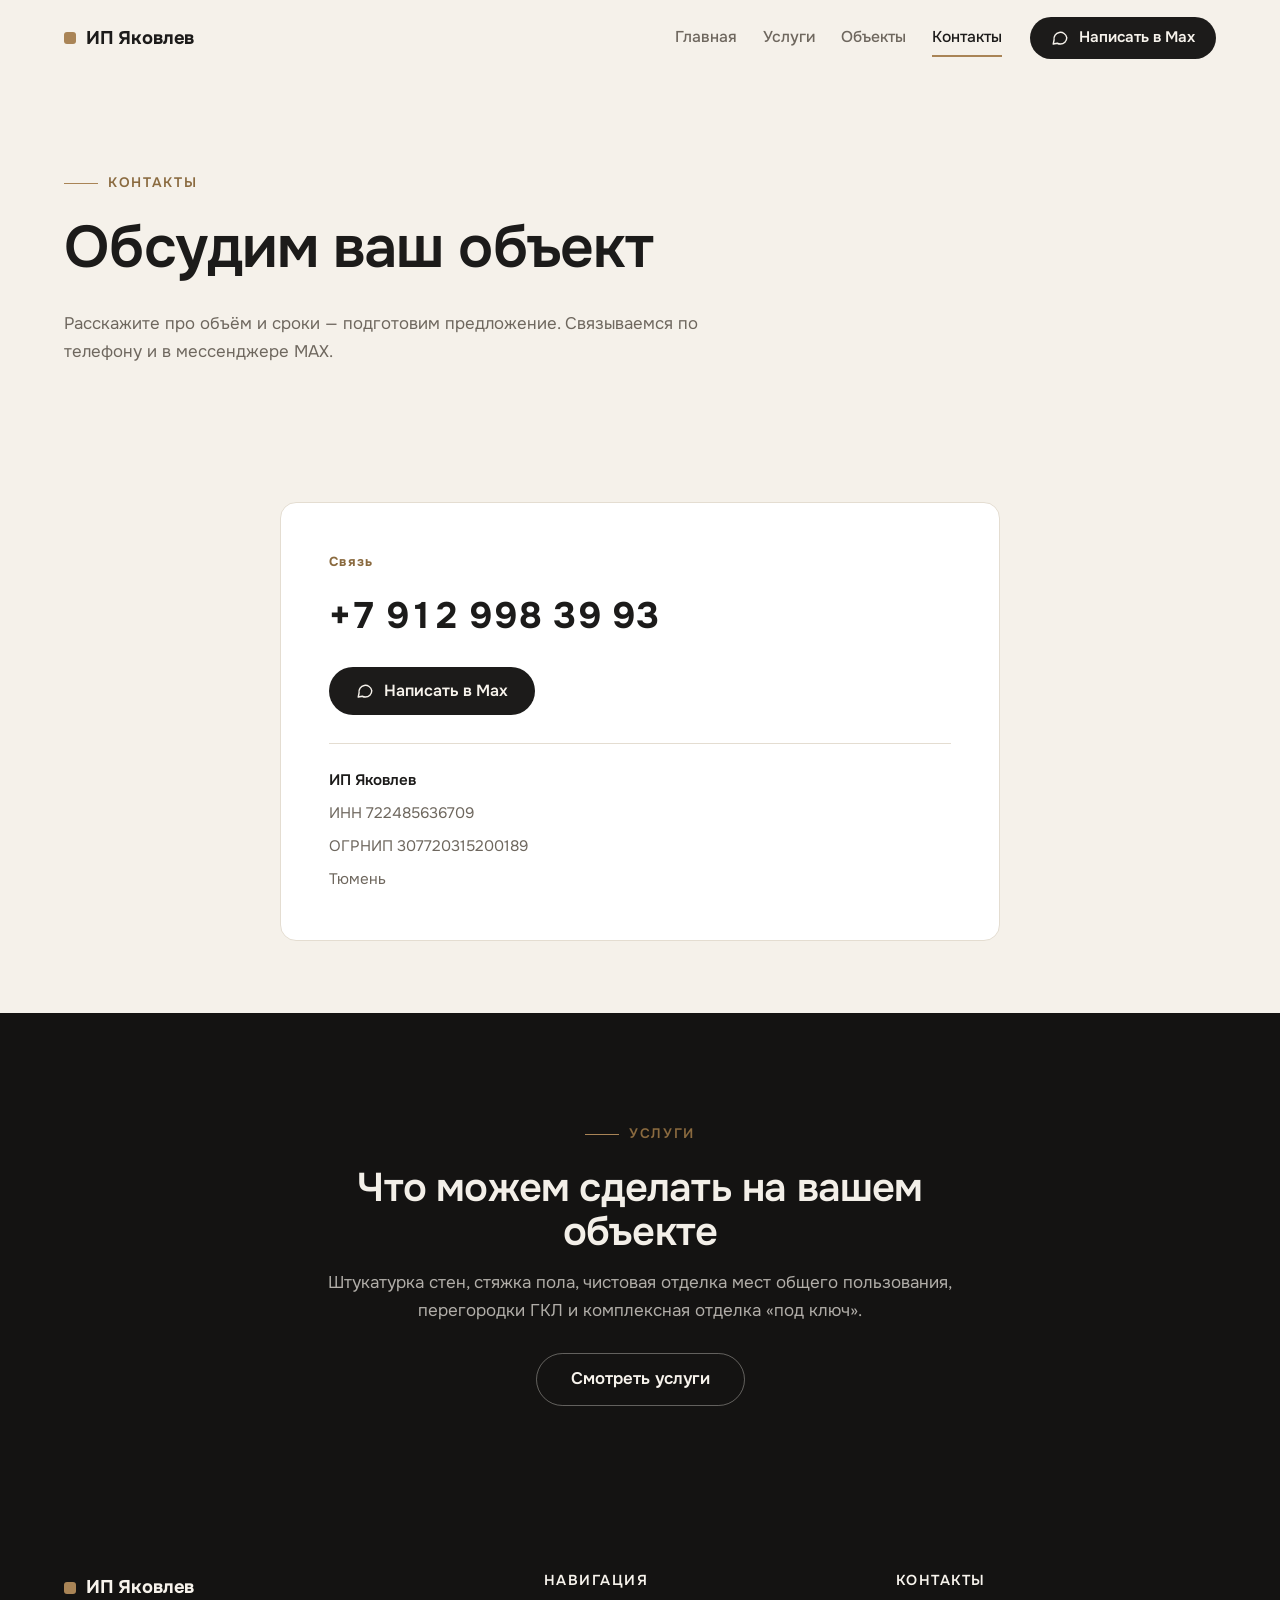
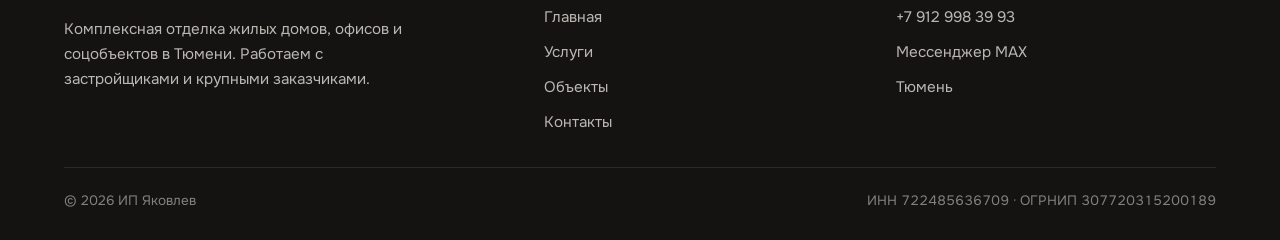
==== contacts.html @ faa48ec6 "Add files via upload" ====
<!DOCTYPE html>
<html lang="ru">
<head>
  <meta charset="UTF-8">
  <meta name="viewport" content="width=device-width, initial-scale=1">
  <title>Контакты — ИП Яковлев | отделочные работы в Тюмени</title>
  <meta name="description" content="Контакты ИП Яковлева: отделочные работы в Тюмени. Связь по телефону +7 912 998 39 93 и в мессенджере MAX. ИНН 722485636709, ОГРНИП 307720315200189.">
  <meta name="theme-color" content="#f5f1ea">
  <link rel="icon" href="data:image/svg+xml,%3Csvg xmlns='http://www.w3.org/2000/svg' viewBox='0 0 32 32'%3E%3Crect width='32' height='32' rx='7' fill='%23A98456'/%3E%3Crect x='9' y='9' width='14' height='14' rx='3' fill='%23F5F1EA'/%3E%3C/svg%3E">
  <link rel="preconnect" href="https://fonts.googleapis.com">
  <link rel="preconnect" href="https://fonts.gstatic.com" crossorigin>
  <link href="https://fonts.googleapis.com/css2?family=Onest:wght@400;500;600;700&display=swap" rel="stylesheet">
  <link rel="stylesheet" href="assets/css/style.css">
  <script type="application/ld+json">
  {
    "@context": "https://schema.org",
    "@type": "Organization",
    "name": "ИП Яковлев",
    "description": "Комплексная отделка жилых домов, офисов и соцобъектов в Тюмени: штукатурка, стяжка, чистовая отделка мест общего пользования.",
    "areaServed": "Тюмень",
    "telephone": "+7 912 998 39 93",
    "taxID": "722485636709"
  }
  </script>
</head>
<body>

  <header class="header">
    <div class="container header__inner">
      <a class="logo" href="index.html"><span class="logo__mark" aria-hidden="true"></span>ИП Яковлев</a>
      <nav class="nav" aria-label="Основная навигация">
        <a href="index.html">Главная</a>
        <a href="services.html">Услуги</a>
        <a href="projects.html">Объекты</a>
        <a href="contacts.html" aria-current="page">Контакты</a>
      </nav>
      <a class="btn btn--primary header__phone" href="tel:+79129983993"><svg width="18" height="18" viewBox="0 0 24 24" fill="none" stroke="currentColor" stroke-width="1.9" stroke-linecap="round" stroke-linejoin="round" aria-hidden="true"><path d="M21 11.5a8.5 8.5 0 0 1-8.5 8.5c-1.5 0-2.9-.36-4.1-1L3 20l1.1-5.4A8.5 8.5 0 1 1 21 11.5z"/></svg>Написать в Max</a>
      <button class="burger" aria-label="Открыть меню" aria-expanded="false" aria-controls="mobile-menu"><span></span></button>
    </div>
  </header>

  <div class="mobile-menu" id="mobile-menu">
    <a href="index.html">Главная</a>
    <a href="services.html">Услуги</a>
    <a href="projects.html">Объекты</a>
    <a href="contacts.html">Контакты</a>
    <a class="btn btn--primary" href="tel:+79129983993"><svg width="18" height="18" viewBox="0 0 24 24" fill="none" stroke="currentColor" stroke-width="1.9" stroke-linecap="round" stroke-linejoin="round" aria-hidden="true"><path d="M21 11.5a8.5 8.5 0 0 1-8.5 8.5c-1.5 0-2.9-.36-4.1-1L3 20l1.1-5.4A8.5 8.5 0 1 1 21 11.5z"/></svg>Написать в Max</a>
  </div>

  <main>

    <section class="page-head">
      <div class="container">
        <span class="kicker">Контакты</span>
        <h1>Обсудим ваш объект</h1>
        <p>Расскажите про объём и сроки — подготовим предложение. Связываемся по телефону и в мессенджере MAX.</p>
      </div>
    </section>

    <section class="section--tight">
      <div class="container">
        <div class="contact-card reveal">
          <span class="service-card__num">Связь</span>
          <a class="contact-card__phone" href="tel:+79129983993">+7 912 998 39 93</a>
          <div>
            <a class="btn btn--primary" href="tel:+79129983993"><svg width="18" height="18" viewBox="0 0 24 24" fill="none" stroke="currentColor" stroke-width="1.9" stroke-linecap="round" stroke-linejoin="round" aria-hidden="true"><path d="M21 11.5a8.5 8.5 0 0 1-8.5 8.5c-1.5 0-2.9-.36-4.1-1L3 20l1.1-5.4A8.5 8.5 0 1 1 21 11.5z"/></svg>Написать в Max</a>
          </div>
          <div class="req">
            <span><strong>ИП Яковлев</strong></span>
            <span>ИНН 722485636709</span>
            <span>ОГРНИП 307720315200189</span>
            <span>Тюмень</span>
          </div>
        </div>
      </div>
    </section>

    <section class="section section--dark">
      <div class="container cta reveal">
        <span class="kicker" style="justify-content:center;">Услуги</span>
        <h2>Что можем сделать на вашем объекте</h2>
        <p>Штукатурка стен, стяжка пола, чистовая отделка мест общего пользования, перегородки ГКЛ и комплексная отделка «под ключ».</p>
        <a class="btn btn--outline-light" href="services.html">Смотреть услуги</a>
      </div>
    </section>

  </main>

  <footer class="footer">
    <div class="container">
      <div class="footer__grid">
        <div>
          <a class="logo" href="index.html"><span class="logo__mark" aria-hidden="true"></span>ИП Яковлев</a>
          <p class="footer__desc">Комплексная отделка жилых домов, офисов и соцобъектов в Тюмени. Работаем с застройщиками и крупными заказчиками.</p>
        </div>
        <div>
          <h4>Навигация</h4>
          <ul>
            <li><a href="index.html">Главная</a></li>
            <li><a href="services.html">Услуги</a></li>
            <li><a href="projects.html">Объекты</a></li>
            <li><a href="contacts.html">Контакты</a></li>
          </ul>
        </div>
        <div>
          <h4>Контакты</h4>
          <ul>
            <li><a href="tel:+79129983993">+7 912 998 39 93</a></li>
            <li>Мессенджер MAX</li>
            <li>Тюмень</li>
          </ul>
        </div>
      </div>
      <div class="footer__bottom">
        <span>© <span data-year>2026</span> ИП Яковлев</span>
        <span class="footer__req">ИНН 722485636709 · ОГРНИП 307720315200189</span>
      </div>
    </div>
  </footer>

  <script src="assets/js/main.js" defer></script>
</body>
</html>
---- assets/css/style.css ----
/* =========================================================
   ИП Яковлев — отделочные работы
   Стиль: «Тёплая отделка»
   ========================================================= */

:root {
  --bg: #f5f1ea;
  --surface: #ffffff;
  --ink: #1c1b1a;
  --muted: #6e675e;
  --line: #e4ddd1;
  --line-dark: #2c2925;
  --brass: #a98456;
  --brass-dark: #8a6a3f;
  --dark: #141312;
  --dark-2: #1d1b19;
  --radius: 16px;
  --radius-sm: 10px;
  --shadow: 0 18px 50px -24px rgba(28, 27, 26, 0.25);
  --container: 1200px;
  --header-h: 76px;
  --font: "Onest", "Segoe UI", system-ui, -apple-system, sans-serif;
}

* { box-sizing: border-box; }

html {
  scroll-behavior: smooth;
  -webkit-text-size-adjust: 100%;
}

body {
  margin: 0;
  font-family: var(--font);
  font-size: 17px;
  line-height: 1.65;
  color: var(--ink);
  background: var(--bg);
  -webkit-font-smoothing: antialiased;
  text-rendering: optimizeLegibility;
}

img { max-width: 100%; height: auto; display: block; }

a { color: inherit; text-decoration: none; }

h1, h2, h3, h4 {
  margin: 0 0 0.5em;
  line-height: 1.12;
  font-weight: 600;
  letter-spacing: -0.02em;
}

h1 { font-size: clamp(2.1rem, 4.6vw, 3.7rem); }
h2 { font-size: clamp(1.7rem, 3.2vw, 2.5rem); }
h3 { font-size: clamp(1.15rem, 1.8vw, 1.45rem); }

p { margin: 0 0 1rem; }

.container {
  width: 100%;
  max-width: var(--container);
  margin: 0 auto;
  padding: 0 24px;
}

.section {
  padding: clamp(56px, 8vw, 104px) 0;
}

section[id] { scroll-margin-top: calc(var(--header-h) + 16px); }

.section--tight { padding: clamp(40px, 6vw, 72px) 0; }

.section--dark {
  background: var(--dark);
  color: #f3efe8;
}

.section--line { border-top: 1px solid var(--line); }

/* ---------- Кнопки ---------- */
.btn {
  display: inline-flex;
  align-items: center;
  justify-content: center;
  gap: 10px;
  padding: 14px 26px;
  border: 1px solid transparent;
  border-radius: 999px;
  font: inherit;
  font-weight: 600;
  font-size: 1rem;
  line-height: 1;
  cursor: pointer;
  transition: transform 0.2s ease, background 0.2s ease, color 0.2s ease,
    border-color 0.2s ease, box-shadow 0.2s ease;
  white-space: nowrap;
}

.btn:active { transform: translateY(1px); }

.btn svg { flex: none; }

.btn--primary {
  background: var(--ink);
  color: #f7f3ec;
}

.btn--primary:hover {
  background: var(--brass-dark);
  transform: translateY(-2px);
  box-shadow: 0 14px 28px -14px rgba(138, 106, 63, 0.7);
}

.btn--ghost {
  background: transparent;
  color: var(--ink);
  border-color: var(--line);
}

.btn--ghost:hover {
  border-color: var(--ink);
  transform: translateY(-2px);
}

.btn--light {
  background: #f7f3ec;
  color: var(--ink);
}

.btn--light:hover {
  background: var(--brass);
  color: #fff;
  transform: translateY(-2px);
}

.btn--outline-light {
  background: transparent;
  color: #f7f3ec;
  border-color: rgba(247, 243, 236, 0.35);
}

.btn--outline-light:hover {
  border-color: #f7f3ec;
  transform: translateY(-2px);
}

/* ---------- Шапка ---------- */
.header {
  position: sticky;
  top: 0;
  z-index: 50;
  background: rgba(245, 241, 234, 0.88);
  backdrop-filter: blur(12px);
  -webkit-backdrop-filter: blur(12px);
  border-bottom: 1px solid transparent;
  transition: border-color 0.25s ease, box-shadow 0.25s ease;
}

.header.is-scrolled {
  border-bottom-color: var(--line);
  box-shadow: 0 8px 30px -22px rgba(28, 27, 26, 0.35);
}

.header__inner {
  display: flex;
  align-items: center;
  gap: 28px;
  height: var(--header-h);
}

.logo {
  display: inline-flex;
  align-items: center;
  gap: 10px;
  font-weight: 700;
  font-size: 1.15rem;
  letter-spacing: -0.01em;
  margin-right: auto;
}

.logo__mark {
  width: 12px;
  height: 12px;
  border-radius: 3px;
  background: var(--brass);
  flex: none;
}

.nav {
  display: flex;
  align-items: center;
  gap: 26px;
}

.nav a {
  position: relative;
  font-weight: 500;
  font-size: 0.98rem;
  color: var(--muted);
  transition: color 0.2s ease;
  padding: 6px 0;
}

.nav a::after {
  content: "";
  position: absolute;
  left: 0;
  bottom: 0;
  width: 100%;
  height: 2px;
  background: var(--brass);
  transform: scaleX(0);
  transform-origin: left;
  transition: transform 0.25s ease;
}

.nav a:hover { color: var(--ink); }
.nav a:hover::after { transform: scaleX(1); }

.nav a[aria-current="page"] { color: var(--ink); }
.nav a[aria-current="page"]::after { transform: scaleX(1); }

.header__phone { padding: 11px 20px; font-size: 0.95rem; }

.burger {
  display: none;
  width: 46px;
  height: 46px;
  border: 1px solid var(--line);
  border-radius: 12px;
  background: transparent;
  cursor: pointer;
  position: relative;
  flex: none;
}

.burger span,
.burger span::before,
.burger span::after {
  position: absolute;
  left: 12px;
  right: 12px;
  height: 2px;
  background: var(--ink);
  transition: transform 0.25s ease, opacity 0.2s ease;
  content: "";
}

.burger span { top: 50%; margin-top: -1px; }
.burger span::before { top: -7px; }
.burger span::after { top: 7px; }

.burger.is-open span { background: transparent; }
.burger.is-open span::before { transform: translateY(7px) rotate(45deg); }
.burger.is-open span::after { transform: translateY(-7px) rotate(-45deg); }

.mobile-menu {
  position: fixed;
  inset: var(--header-h) 0 0 0;
  background: var(--bg);
  z-index: 40;
  padding: 28px 24px 40px;
  display: flex;
  flex-direction: column;
  gap: 8px;
  transform: translateY(-8px);
  opacity: 0;
  visibility: hidden;
  transition: opacity 0.25s ease, transform 0.25s ease, visibility 0.25s;
  overflow-y: auto;
}

.mobile-menu.is-open {
  opacity: 1;
  transform: none;
  visibility: visible;
}

.mobile-menu a {
  font-size: 1.5rem;
  font-weight: 600;
  padding: 14px 0;
  border-bottom: 1px solid var(--line);
}

.mobile-menu .btn { margin-top: 22px; justify-content: center; }

/* ---------- Hero ---------- */
.hero {
  position: relative;
  padding: clamp(48px, 7vw, 96px) 0 clamp(40px, 6vw, 80px);
  overflow: hidden;
}

.hero::before {
  content: "";
  position: absolute;
  top: -160px;
  right: -160px;
  width: 520px;
  height: 520px;
  border-radius: 50%;
  background: radial-gradient(circle, rgba(169, 132, 86, 0.16), transparent 65%);
  pointer-events: none;
}

.hero__grid {
  display: grid;
  grid-template-columns: 1.05fr 0.95fr;
  gap: clamp(32px, 5vw, 72px);
  align-items: center;
  position: relative;
}

.kicker {
  display: inline-flex;
  align-items: center;
  gap: 10px;
  font-size: 0.86rem;
  font-weight: 600;
  letter-spacing: 0.12em;
  text-transform: uppercase;
  color: var(--brass-dark);
  margin-bottom: 20px;
}

.kicker::before {
  content: "";
  width: 34px;
  height: 1px;
  background: var(--brass);
}

.hero h1 { max-width: 15ch; }

.hero__lead {
  font-size: clamp(1.05rem, 1.5vw, 1.2rem);
  color: var(--muted);
  max-width: 52ch;
  margin-bottom: 30px;
}

.hero__actions {
  display: flex;
  flex-wrap: wrap;
  gap: 14px;
  align-items: center;
}

.hero__media {
  position: relative;
}

.hero__media img {
  width: 100%;
  aspect-ratio: 4 / 3.1;
  object-fit: cover;
  border-radius: var(--radius);
  box-shadow: var(--shadow);
}

.hero__badge {
  position: absolute;
  left: -18px;
  bottom: 26px;
  background: var(--dark);
  color: #f5f1ea;
  border-radius: 12px;
  padding: 14px 18px;
  box-shadow: var(--shadow);
}

.hero__badge strong {
  display: block;
  font-size: 1.35rem;
  line-height: 1.1;
  color: #fff;
}

.hero__badge span {
  font-size: 0.82rem;
  color: rgba(245, 241, 234, 0.72);
}

/* ---------- Заголовок секции ---------- */
.section-head {
  display: flex;
  align-items: flex-end;
  gap: 22px;
  margin-bottom: clamp(28px, 4vw, 48px);
}

.section-head__num {
  font-size: 0.9rem;
  font-weight: 700;
  letter-spacing: 0.14em;
  color: var(--brass-dark);
  padding-bottom: 8px;
}

.section-head h2 { margin: 0; }

.section-head p {
  margin: 8px 0 0;
  color: var(--muted);
  max-width: 62ch;
}

.section--dark .section-head p { color: rgba(243, 239, 232, 0.7); }

.section-head--row {
  flex-wrap: wrap;
  justify-content: space-between;
}

.link-more {
  display: inline-flex;
  align-items: center;
  gap: 8px;
  font-weight: 600;
  color: var(--ink);
  border-bottom: 1px solid var(--brass);
  padding-bottom: 3px;
  transition: color 0.2s ease, gap 0.2s ease;
}

.link-more:hover { color: var(--brass-dark); gap: 12px; }

/* ---------- О компании ---------- */
.about__grid {
  display: grid;
  grid-template-columns: 1.05fr 0.95fr;
  gap: clamp(32px, 5vw, 72px);
  align-items: center;
}

.about__text p { color: var(--muted); }

.about__text p strong { color: var(--ink); }

.about__media img {
  border-radius: var(--radius);
  aspect-ratio: 4 / 3;
  object-fit: cover;
  box-shadow: var(--shadow);
}

/* ---------- Услуги ---------- */
.services-grid {
  display: grid;
  grid-template-columns: repeat(4, 1fr);
  gap: 20px;
}

.service-card {
  background: var(--surface);
  border: 1px solid var(--line);
  border-radius: var(--radius);
  padding: 28px 24px;
  display: flex;
  flex-direction: column;
  gap: 14px;
  transition: transform 0.25s ease, box-shadow 0.25s ease, border-color 0.25s ease;
}

.service-card:hover {
  transform: translateY(-6px);
  box-shadow: var(--shadow);
  border-color: #d5ccbd;
}

.service-card__icon {
  width: 52px;
  height: 52px;
  border-radius: 14px;
  background: rgba(169, 132, 86, 0.12);
  display: grid;
  place-items: center;
  color: var(--brass-dark);
  flex: none;
}

.service-card h3 { margin: 0; }

.service-card p {
  margin: 0;
  color: var(--muted);
  font-size: 0.95rem;
}

.service-card__num {
  font-size: 0.82rem;
  font-weight: 700;
  letter-spacing: 0.1em;
  color: var(--brass-dark);
}

/* ---------- Цифры ---------- */
.stats {
  display: grid;
  grid-template-columns: repeat(4, 1fr);
  gap: 1px;
  background: var(--line-dark);
  border-radius: var(--radius);
  overflow: hidden;
}

.stat {
  background: var(--dark-2);
  padding: clamp(26px, 3.5vw, 44px) clamp(20px, 3vw, 40px);
}

.stat__num {
  font-size: clamp(2rem, 4vw, 3.2rem);
  font-weight: 700;
  line-height: 1;
  letter-spacing: -0.03em;
  color: #f7f3ec;
  font-variant-numeric: tabular-nums;
}

.stat__num span { color: var(--brass); }

.stat__label {
  margin-top: 10px;
  font-size: 0.92rem;
  color: rgba(243, 239, 232, 0.66);
}

/* ---------- Портфолио-превью ---------- */
.preview-grid {
  display: grid;
  grid-template-columns: 1fr 1fr;
  gap: 24px;
}

.preview-card {
  position: relative;
  border-radius: var(--radius);
  overflow: hidden;
  display: block;
  min-height: 340px;
  box-shadow: var(--shadow);
}

.preview-card img {
  position: absolute;
  inset: 0;
  width: 100%;
  height: 100%;
  object-fit: cover;
  transition: transform 0.6s ease;
}

.preview-card::after {
  content: "";
  position: absolute;
  inset: 0;
  background: linear-gradient(180deg, rgba(20, 19, 18, 0) 35%, rgba(20, 19, 18, 0.78));
}

.preview-card:hover img { transform: scale(1.05); }

.preview-card__body {
  position: absolute;
  left: 0;
  right: 0;
  bottom: 0;
  padding: 28px;
  color: #f7f3ec;
  z-index: 2;
}

.preview-card__body h3 { margin: 0 0 6px; color: #fff; }

.preview-card__body p {
  margin: 0;
  font-size: 0.92rem;
  color: rgba(247, 243, 236, 0.75);
}

.preview-card__tag {
  display: inline-block;
  font-size: 0.76rem;
  font-weight: 700;
  letter-spacing: 0.1em;
  text-transform: uppercase;
  color: var(--brass);
  margin-bottom: 10px;
}

/* ---------- Заказчики ---------- */
.customers {
  display: flex;
  flex-wrap: wrap;
  gap: 14px 30px;
  align-items: center;
}

.customers__label {
  width: 100%;
  font-size: 0.86rem;
  font-weight: 700;
  letter-spacing: 0.12em;
  text-transform: uppercase;
  color: var(--muted);
  margin-bottom: 6px;
}

.customers__item {
  font-weight: 600;
  font-size: clamp(1rem, 1.6vw, 1.2rem);
  color: var(--ink);
  opacity: 0.82;
  transition: opacity 0.2s ease, color 0.2s ease;
}

.customers__item:hover { opacity: 1; color: var(--brass-dark); }

.customers__sep {
  color: var(--brass);
  font-weight: 400;
  opacity: 0.6;
}

/* ---------- CTA ---------- */
.cta {
  text-align: center;
  max-width: 720px;
  margin: 0 auto;
}

.cta h2 { margin-bottom: 14px; }

.cta p { color: rgba(243, 239, 232, 0.7); margin-bottom: 28px; }

.cta .btn { font-size: 1.05rem; padding: 17px 34px; }

/* ---------- Футер ---------- */
.footer {
  background: var(--dark);
  color: rgba(243, 239, 232, 0.75);
  padding: clamp(40px, 6vw, 64px) 0 28px;
}

.footer__grid {
  display: grid;
  grid-template-columns: 1.4fr 1fr 1fr;
  gap: 32px;
  padding-bottom: 32px;
  border-bottom: 1px solid var(--line-dark);
}

.footer .logo { color: #f7f3ec; margin: 0 0 14px; }

.footer__desc { font-size: 0.95rem; max-width: 34ch; }

.footer h4 {
  color: #f7f3ec;
  font-size: 0.9rem;
  letter-spacing: 0.1em;
  text-transform: uppercase;
  margin-bottom: 16px;
}

.footer ul {
  list-style: none;
  margin: 0;
  padding: 0;
  display: grid;
  gap: 10px;
  font-size: 0.95rem;
}

.footer a { transition: color 0.2s ease; }
.footer a:hover { color: #fff; }

.footer__bottom {
  display: flex;
  flex-wrap: wrap;
  gap: 12px 28px;
  justify-content: space-between;
  padding-top: 22px;
  font-size: 0.85rem;
  color: rgba(243, 239, 232, 0.5);
}

.footer__req { font-variant-numeric: tabular-nums; }

/* ---------- Внутренняя страница: шапка ---------- */
.page-head {
  padding: clamp(48px, 7vw, 88px) 0 clamp(28px, 4vw, 48px);
}

.page-head h1 { max-width: 20ch; }

.page-head p {
  color: var(--muted);
  max-width: 64ch;
  font-size: 1.05rem;
}

/* ---------- Услуги: детальные блоки ---------- */
.service-row {
  display: grid;
  grid-template-columns: 1fr 1fr;
  gap: clamp(28px, 4vw, 56px);
  align-items: center;
  padding: clamp(30px, 4vw, 52px) 0;
  border-top: 1px solid var(--line);
}

.service-row:last-of-type { border-bottom: 1px solid var(--line); }

.service-row:nth-child(even) .service-row__media { order: 2; }

.service-row__media img {
  border-radius: var(--radius);
  aspect-ratio: 4 / 3;
  object-fit: cover;
  width: 100%;
}

.service-row__body h3 { margin-bottom: 12px; }

.service-row__body p { color: var(--muted); }

.service-list {
  list-style: none;
  margin: 18px 0 0;
  padding: 0;
  display: grid;
  gap: 10px;
}

.service-list li {
  position: relative;
  padding-left: 26px;
  color: var(--ink);
  font-size: 0.98rem;
}

.service-list li::before {
  content: "";
  position: absolute;
  left: 0;
  top: 0.62em;
  width: 14px;
  height: 2px;
  background: var(--brass);
}

/* ---------- Портфолио ---------- */
.filter {
  display: flex;
  flex-wrap: wrap;
  gap: 10px;
  margin-bottom: clamp(26px, 4vw, 40px);
}

.filter button {
  font: inherit;
  font-weight: 600;
  font-size: 0.95rem;
  padding: 10px 20px;
  border-radius: 999px;
  border: 1px solid var(--line);
  background: transparent;
  color: var(--muted);
  cursor: pointer;
  transition: all 0.2s ease;
}

.filter button:hover { border-color: var(--ink); color: var(--ink); }

.filter button.is-active {
  background: var(--ink);
  border-color: var(--ink);
  color: #f7f3ec;
}

.gallery {
  columns: 3;
  column-gap: 20px;
}

.gallery__item {
  break-inside: avoid;
  margin: 0 0 20px;
  border-radius: var(--radius);
  overflow: hidden;
  position: relative;
  cursor: zoom-in;
  background: var(--surface);
  border: 1px solid var(--line);
}

.gallery__item img {
  width: 100%;
  transition: transform 0.5s ease;
}

.gallery__item:hover img { transform: scale(1.04); }

.gallery__caption {
  position: absolute;
  left: 0;
  right: 0;
  bottom: 0;
  padding: 26px 18px 14px;
  background: linear-gradient(180deg, transparent, rgba(20, 19, 18, 0.8));
  color: #f7f3ec;
  font-size: 0.9rem;
  font-weight: 500;
  opacity: 0;
  transform: translateY(8px);
  transition: opacity 0.25s ease, transform 0.25s ease;
}

.gallery__item:hover .gallery__caption,
.gallery__item:focus-visible .gallery__caption {
  opacity: 1;
  transform: none;
}

.gallery__item.is-hidden { display: none; }

/* ---------- Лайтбокс ---------- */
.lightbox {
  position: fixed;
  inset: 0;
  z-index: 100;
  background: rgba(15, 14, 13, 0.94);
  display: grid;
  place-items: center;
  padding: 24px;
  opacity: 0;
  visibility: hidden;
  transition: opacity 0.25s ease, visibility 0.25s;
}

.lightbox.is-open { opacity: 1; visibility: visible; }

.lightbox img {
  max-width: min(1200px, 94vw);
  max-height: 88vh;
  border-radius: 12px;
  box-shadow: 0 30px 80px rgba(0, 0, 0, 0.5);
}

.lightbox__close {
  position: absolute;
  top: 22px;
  right: 22px;
  width: 48px;
  height: 48px;
  border-radius: 50%;
  border: 1px solid rgba(247, 243, 236, 0.35);
  background: transparent;
  color: #f7f3ec;
  font-size: 1.6rem;
  line-height: 1;
  cursor: pointer;
  transition: background 0.2s ease, border-color 0.2s ease;
}

.lightbox__close:hover { background: rgba(247, 243, 236, 0.12); border-color: #f7f3ec; }

.lightbox__hint {
  position: absolute;
  bottom: 22px;
  left: 0;
  right: 0;
  text-align: center;
  color: rgba(247, 243, 236, 0.55);
  font-size: 0.85rem;
}

/* ---------- Контакты ---------- */
.contact-card {
  background: var(--surface);
  border: 1px solid var(--line);
  border-radius: var(--radius);
  padding: clamp(28px, 4vw, 48px);
  max-width: 720px;
  margin: 0 auto;
}

.contact-card .service-card__num {
  display: block;
  margin-bottom: 8px;
}

.contact-card__phone {
  display: inline-block;
  font-size: clamp(1.5rem, 3.4vw, 2.3rem);
  font-weight: 700;
  letter-spacing: -0.01em;
  color: var(--ink);
  margin: 6px 0 20px;
  font-variant-numeric: tabular-nums;
}

.contact-card__phone:hover { color: var(--brass-dark); }

.req {
  margin-top: 28px;
  padding-top: 24px;
  border-top: 1px solid var(--line);
  display: grid;
  gap: 8px;
  font-size: 0.95rem;
  color: var(--muted);
}

.req strong { color: var(--ink); font-weight: 600; }

/* ---------- Анимация появления ---------- */
.reveal {
  opacity: 0;
  transform: translateY(26px);
  transition: opacity 0.7s ease, transform 0.7s ease;
}

.reveal.is-visible {
  opacity: 1;
  transform: none;
}

@media (prefers-reduced-motion: reduce) {
  html { scroll-behavior: auto; }
  *, *::before, *::after {
    animation-duration: 0.01ms !important;
    transition-duration: 0.01ms !important;
  }
  .reveal { opacity: 1; transform: none; }
}

/* ---------- Фокус с клавиатуры ---------- */
:focus-visible {
  outline: 2px solid var(--brass);
  outline-offset: 3px;
  border-radius: 4px;
}

/* ---------- Адаптив ---------- */
@media (max-width: 1024px) {
  .services-grid { grid-template-columns: repeat(2, 1fr); }
  .stats { grid-template-columns: repeat(2, 1fr); }
  .gallery { columns: 2; }
  .footer__grid { grid-template-columns: 1fr 1fr; }
}

@media (max-width: 860px) {
  .nav { display: none; }
  .header__phone { display: none; }
  .burger { display: block; }
  .hero__grid,
  .about__grid,
  .service-row,
  .preview-grid { grid-template-columns: 1fr; }
  .service-row:nth-child(even) .service-row__media { order: 0; }
  .hero__badge { left: 16px; }
}

@media (max-width: 640px) {
  body { font-size: 16px; }
  .container { padding: 0 18px; }
  .services-grid { grid-template-columns: 1fr; }
  .stats { grid-template-columns: 1fr; }
  .gallery { columns: 1; }
  .footer__grid { grid-template-columns: 1fr; }
  .section-head { flex-direction: column; align-items: flex-start; gap: 8px; }
  .hero__actions .btn { width: 100%; }
}
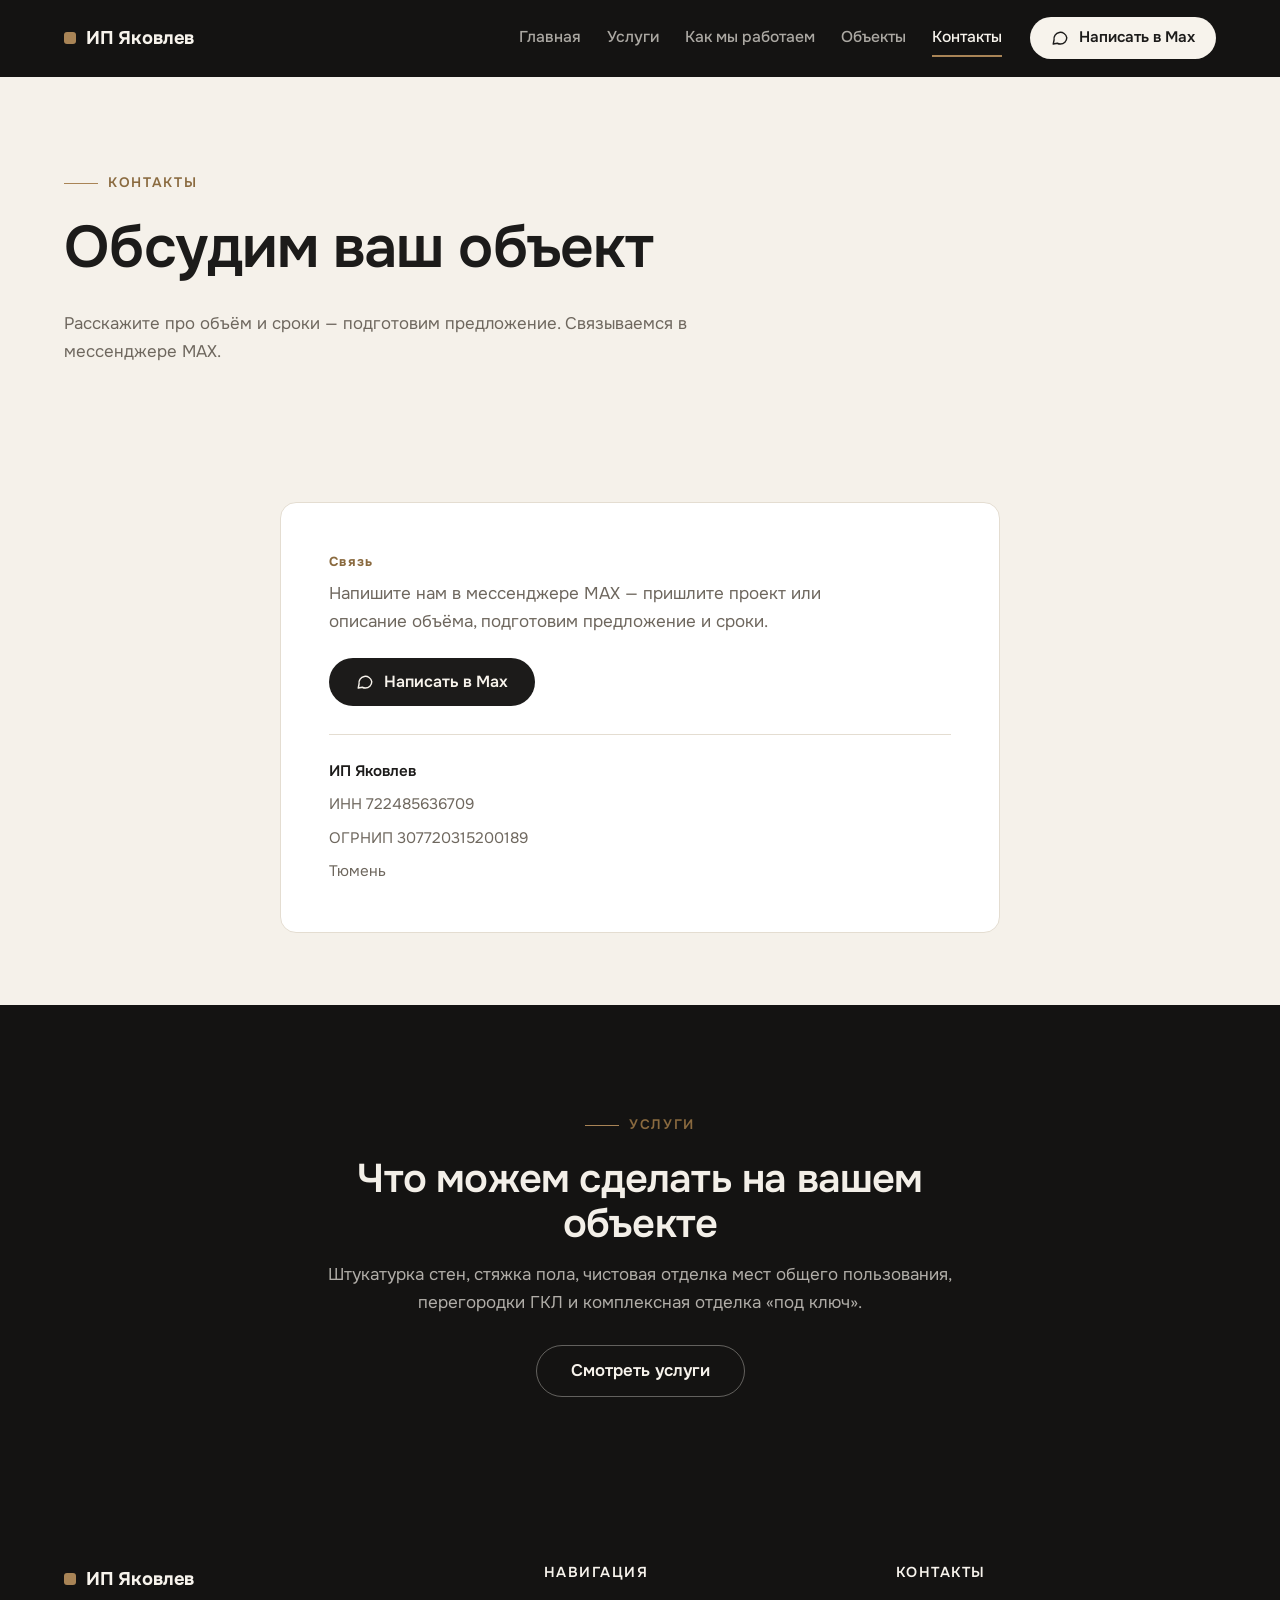
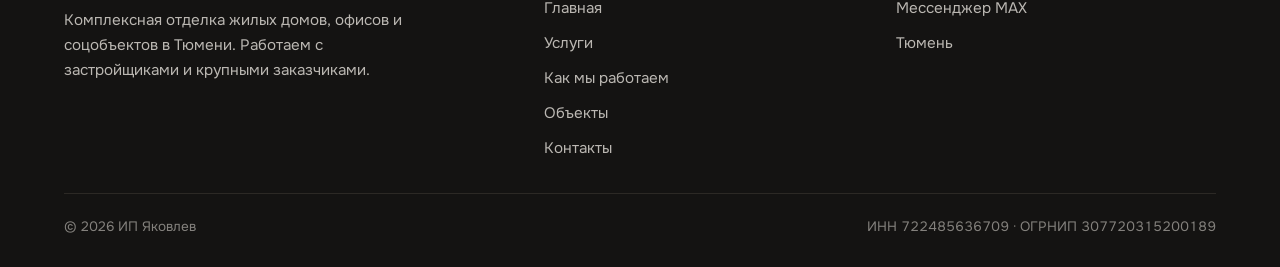
==== commit 6c81f5be: "Add files via upload" ====
--- a/contacts.html
+++ b/contacts.html
@@ -4,7 +4,7 @@
   <meta charset="UTF-8">
   <meta name="viewport" content="width=device-width, initial-scale=1">
   <title>Контакты — ИП Яковлев | отделочные работы в Тюмени</title>
-  <meta name="description" content="Контакты ИП Яковлева: отделочные работы в Тюмени. Связь по телефону +7 912 998 39 93 и в мессенджере MAX. ИНН 722485636709, ОГРНИП 307720315200189.">
+  <meta name="description" content="Контакты ИП Яковлева: отделочные работы в Тюмени. Связь в мессенджере MAX. ИНН 722485636709, ОГРНИП 307720315200189.">
   <meta name="theme-color" content="#f5f1ea">
   <link rel="icon" href="data:image/svg+xml,%3Csvg xmlns='http://www.w3.org/2000/svg' viewBox='0 0 32 32'%3E%3Crect width='32' height='32' rx='7' fill='%23A98456'/%3E%3Crect x='9' y='9' width='14' height='14' rx='3' fill='%23F5F1EA'/%3E%3C/svg%3E">
   <link rel="preconnect" href="https://fonts.googleapis.com">
@@ -18,7 +18,6 @@
     "name": "ИП Яковлев",
     "description": "Комплексная отделка жилых домов, офисов и соцобъектов в Тюмени: штукатурка, стяжка, чистовая отделка мест общего пользования.",
     "areaServed": "Тюмень",
-    "telephone": "+7 912 998 39 93",
     "taxID": "722485636709"
   }
   </script>
@@ -31,10 +30,11 @@
       <nav class="nav" aria-label="Основная навигация">
         <a href="index.html">Главная</a>
         <a href="services.html">Услуги</a>
+        <a href="process.html">Как мы работаем</a>
         <a href="projects.html">Объекты</a>
         <a href="contacts.html" aria-current="page">Контакты</a>
       </nav>
-      <a class="btn btn--primary header__phone" href="tel:+79129983993"><svg width="18" height="18" viewBox="0 0 24 24" fill="none" stroke="currentColor" stroke-width="1.9" stroke-linecap="round" stroke-linejoin="round" aria-hidden="true"><path d="M21 11.5a8.5 8.5 0 0 1-8.5 8.5c-1.5 0-2.9-.36-4.1-1L3 20l1.1-5.4A8.5 8.5 0 1 1 21 11.5z"/></svg>Написать в Max</a>
+      <a class="btn btn--primary header__phone" href="https://max.ru/u/f9LHodD0cOJVZIgxMhlCCGfp42C6SS9Yrs3ck1RjQvGHkVVJWKwyrdnpOUM" target="_blank" rel="noopener"><svg width="18" height="18" viewBox="0 0 24 24" fill="none" stroke="currentColor" stroke-width="1.9" stroke-linecap="round" stroke-linejoin="round" aria-hidden="true"><path d="M21 11.5a8.5 8.5 0 0 1-8.5 8.5c-1.5 0-2.9-.36-4.1-1L3 20l1.1-5.4A8.5 8.5 0 1 1 21 11.5z"/></svg>Написать в Max</a>
       <button class="burger" aria-label="Открыть меню" aria-expanded="false" aria-controls="mobile-menu"><span></span></button>
     </div>
   </header>
@@ -42,9 +42,10 @@
   <div class="mobile-menu" id="mobile-menu">
     <a href="index.html">Главная</a>
     <a href="services.html">Услуги</a>
+    <a href="process.html">Как мы работаем</a>
     <a href="projects.html">Объекты</a>
     <a href="contacts.html">Контакты</a>
-    <a class="btn btn--primary" href="tel:+79129983993"><svg width="18" height="18" viewBox="0 0 24 24" fill="none" stroke="currentColor" stroke-width="1.9" stroke-linecap="round" stroke-linejoin="round" aria-hidden="true"><path d="M21 11.5a8.5 8.5 0 0 1-8.5 8.5c-1.5 0-2.9-.36-4.1-1L3 20l1.1-5.4A8.5 8.5 0 1 1 21 11.5z"/></svg>Написать в Max</a>
+    <a class="btn btn--primary" href="https://max.ru/u/f9LHodD0cOJVZIgxMhlCCGfp42C6SS9Yrs3ck1RjQvGHkVVJWKwyrdnpOUM" target="_blank" rel="noopener"><svg width="18" height="18" viewBox="0 0 24 24" fill="none" stroke="currentColor" stroke-width="1.9" stroke-linecap="round" stroke-linejoin="round" aria-hidden="true"><path d="M21 11.5a8.5 8.5 0 0 1-8.5 8.5c-1.5 0-2.9-.36-4.1-1L3 20l1.1-5.4A8.5 8.5 0 1 1 21 11.5z"/></svg>Написать в Max</a>
   </div>
 
   <main>
@@ -53,7 +54,7 @@
       <div class="container">
         <span class="kicker">Контакты</span>
         <h1>Обсудим ваш объект</h1>
-        <p>Расскажите про объём и сроки — подготовим предложение. Связываемся по телефону и в мессенджере MAX.</p>
+        <p>Расскажите про объём и сроки — подготовим предложение. Связываемся в мессенджере MAX.</p>
       </div>
     </section>
 
@@ -61,9 +62,9 @@
       <div class="container">
         <div class="contact-card reveal">
           <span class="service-card__num">Связь</span>
-          <a class="contact-card__phone" href="tel:+79129983993">+7 912 998 39 93</a>
+          <p class="contact-card__lead">Напишите нам в мессенджере MAX — пришлите проект или описание объёма, подготовим предложение и сроки.</p>
           <div>
-            <a class="btn btn--primary" href="tel:+79129983993"><svg width="18" height="18" viewBox="0 0 24 24" fill="none" stroke="currentColor" stroke-width="1.9" stroke-linecap="round" stroke-linejoin="round" aria-hidden="true"><path d="M21 11.5a8.5 8.5 0 0 1-8.5 8.5c-1.5 0-2.9-.36-4.1-1L3 20l1.1-5.4A8.5 8.5 0 1 1 21 11.5z"/></svg>Написать в Max</a>
+            <a class="btn btn--primary" href="https://max.ru/u/f9LHodD0cOJVZIgxMhlCCGfp42C6SS9Yrs3ck1RjQvGHkVVJWKwyrdnpOUM" target="_blank" rel="noopener"><svg width="18" height="18" viewBox="0 0 24 24" fill="none" stroke="currentColor" stroke-width="1.9" stroke-linecap="round" stroke-linejoin="round" aria-hidden="true"><path d="M21 11.5a8.5 8.5 0 0 1-8.5 8.5c-1.5 0-2.9-.36-4.1-1L3 20l1.1-5.4A8.5 8.5 0 1 1 21 11.5z"/></svg>Написать в Max</a>
           </div>
           <div class="req">
             <span><strong>ИП Яковлев</strong></span>
@@ -98,6 +99,7 @@
           <ul>
             <li><a href="index.html">Главная</a></li>
             <li><a href="services.html">Услуги</a></li>
+            <li><a href="process.html">Как мы работаем</a></li>
             <li><a href="projects.html">Объекты</a></li>
             <li><a href="contacts.html">Контакты</a></li>
           </ul>
@@ -105,8 +107,7 @@
         <div>
           <h4>Контакты</h4>
           <ul>
-            <li><a href="tel:+79129983993">+7 912 998 39 93</a></li>
-            <li>Мессенджер MAX</li>
+            <li><a href="https://max.ru/u/f9LHodD0cOJVZIgxMhlCCGfp42C6SS9Yrs3ck1RjQvGHkVVJWKwyrdnpOUM" target="_blank" rel="noopener">Мессенджер MAX</a></li>
             <li>Тюмень</li>
           </ul>
         </div>
--- a/assets/css/style.css
+++ b/assets/css/style.css
@@ -151,17 +151,17 @@
   position: sticky;
   top: 0;
   z-index: 50;
-  background: rgba(245, 241, 234, 0.88);
-  backdrop-filter: blur(12px);
-  -webkit-backdrop-filter: blur(12px);
+  background: var(--dark);
   border-bottom: 1px solid transparent;
   transition: border-color 0.25s ease, box-shadow 0.25s ease;
 }
 
 .header.is-scrolled {
-  border-bottom-color: var(--line);
-  box-shadow: 0 8px 30px -22px rgba(28, 27, 26, 0.35);
-}
+  border-bottom-color: var(--line-dark);
+  box-shadow: 0 8px 30px -22px rgba(0, 0, 0, 0.6);
+}
+
+.header .logo { color: #f7f3ec; }
 
 .header__inner {
   display: flex;
@@ -198,7 +198,7 @@
   position: relative;
   font-weight: 500;
   font-size: 0.98rem;
-  color: var(--muted);
+  color: rgba(243, 239, 232, 0.68);
   transition: color 0.2s ease;
   padding: 6px 0;
 }
@@ -216,19 +216,30 @@
   transition: transform 0.25s ease;
 }
 
-.nav a:hover { color: var(--ink); }
+.nav a:hover { color: #f7f3ec; }
 .nav a:hover::after { transform: scaleX(1); }
 
-.nav a[aria-current="page"] { color: var(--ink); }
+.nav a[aria-current="page"] { color: #f7f3ec; }
 .nav a[aria-current="page"]::after { transform: scaleX(1); }
 
-.header__phone { padding: 11px 20px; font-size: 0.95rem; }
+.header__phone {
+  padding: 11px 20px;
+  font-size: 0.95rem;
+  background: #f7f3ec;
+  color: var(--ink);
+}
+
+.header__phone:hover {
+  background: var(--brass);
+  color: #151311;
+  box-shadow: 0 14px 28px -14px rgba(0, 0, 0, 0.7);
+}
 
 .burger {
   display: none;
   width: 46px;
   height: 46px;
-  border: 1px solid var(--line);
+  border: 1px solid var(--line-dark);
   border-radius: 12px;
   background: transparent;
   cursor: pointer;
@@ -243,7 +254,7 @@
   left: 12px;
   right: 12px;
   height: 2px;
-  background: var(--ink);
+  background: #f7f3ec;
   transition: transform 0.25s ease, opacity 0.2s ease;
   content: "";
 }
@@ -251,6 +262,12 @@
 .burger span { top: 50%; margin-top: -1px; }
 .burger span::before { top: -7px; }
 .burger span::after { top: 7px; }
+
+.burger span::before,
+.burger span::after {
+  left: 0;
+  right: 0;
+}
 
 .burger.is-open span { background: transparent; }
 .burger.is-open span::before { transform: translateY(7px) rotate(45deg); }
@@ -392,14 +409,6 @@
   margin-bottom: clamp(28px, 4vw, 48px);
 }
 
-.section-head__num {
-  font-size: 0.9rem;
-  font-weight: 700;
-  letter-spacing: 0.14em;
-  color: var(--brass-dark);
-  padding-bottom: 8px;
-}
-
 .section-head h2 { margin: 0; }
 
 .section-head p {
@@ -440,12 +449,25 @@
 
 .about__text p strong { color: var(--ink); }
 
-.about__media img {
+.about__slides {
+  position: relative;
+  aspect-ratio: 4 / 3;
   border-radius: var(--radius);
-  aspect-ratio: 4 / 3;
+  overflow: hidden;
+  box-shadow: var(--shadow);
+}
+
+.about__slides img {
+  position: absolute;
+  inset: 0;
+  width: 100%;
+  height: 100%;
   object-fit: cover;
-  box-shadow: var(--shadow);
-}
+  opacity: 0;
+  transition: opacity 0.8s ease;
+}
+
+.about__slides img.is-active { opacity: 1; }
 
 /* ---------- Услуги ---------- */
 .services-grid {
@@ -750,6 +772,132 @@
   width: 14px;
   height: 2px;
   background: var(--brass);
+}
+
+/* ---------- Как мы работаем ---------- */
+.process {
+  list-style: none;
+  margin: 0;
+  padding: 0;
+  max-width: 920px;
+}
+
+.process__step {
+  position: relative;
+  display: grid;
+  grid-template-columns: 64px 1fr;
+  gap: clamp(18px, 3vw, 32px);
+  padding-bottom: clamp(28px, 4vw, 44px);
+}
+
+.process__step::before {
+  content: "";
+  position: absolute;
+  left: 31px;
+  top: 64px;
+  bottom: 0;
+  width: 1px;
+  background: var(--line);
+}
+
+.process__step:last-child { padding-bottom: 0; }
+
+.process__step:last-child::before { display: none; }
+
+.process__num {
+  width: 64px;
+  height: 64px;
+  display: grid;
+  place-items: center;
+  border: 1px solid var(--brass);
+  border-radius: 50%;
+  background: var(--bg);
+  color: var(--brass-dark);
+  font-size: 0.95rem;
+  font-weight: 700;
+  font-variant-numeric: tabular-nums;
+  position: relative;
+  z-index: 1;
+}
+
+.process__body h3 { margin: 12px 0 10px; }
+
+.process__body p { color: var(--muted); margin: 0; }
+
+.process__body .service-list { margin-top: 14px; }
+
+/* ---------- Гарантия ---------- */
+.warranty {
+  display: grid;
+  grid-template-columns: 0.95fr 1.05fr;
+  gap: clamp(32px, 5vw, 72px);
+  align-items: start;
+}
+
+.warranty__text h2 { margin: 0 0 14px; }
+
+.warranty__text p { color: var(--muted); }
+
+.warranty__note {
+  margin: 24px 0 0;
+  padding: 14px 18px;
+  border-left: 2px solid var(--brass);
+  background: rgba(169, 132, 86, 0.09);
+  color: var(--ink);
+  font-weight: 600;
+}
+
+.warranty__list {
+  list-style: none;
+  margin: 0;
+  padding: clamp(24px, 3vw, 36px);
+  display: grid;
+  gap: 22px;
+  background: var(--surface);
+  border: 1px solid var(--line);
+  border-radius: var(--radius);
+  box-shadow: var(--shadow);
+}
+
+.warranty__list li {
+  position: relative;
+  padding-left: 38px;
+}
+
+.warranty__list li strong {
+  display: block;
+  margin-bottom: 4px;
+  font-weight: 600;
+  color: var(--ink);
+}
+
+.warranty__list li span {
+  color: var(--muted);
+  font-size: 0.96rem;
+}
+
+.warranty__list li::before {
+  content: "";
+  position: absolute;
+  left: 0;
+  top: 2px;
+  width: 22px;
+  height: 22px;
+  border: 1px solid var(--brass);
+  border-radius: 50%;
+  background: rgba(169, 132, 86, 0.08);
+}
+
+.warranty__list li::after {
+  content: "";
+  position: absolute;
+  left: 6px;
+  top: 8px;
+  width: 9px;
+  height: 5px;
+  border-left: 2px solid var(--brass-dark);
+  border-bottom: 2px solid var(--brass-dark);
+  transform: rotate(-45deg);
 }
 
 /* ---------- Портфолио ---------- */
@@ -893,17 +1041,11 @@
   margin-bottom: 8px;
 }
 
-.contact-card__phone {
-  display: inline-block;
-  font-size: clamp(1.5rem, 3.4vw, 2.3rem);
-  font-weight: 700;
-  letter-spacing: -0.01em;
-  color: var(--ink);
-  margin: 6px 0 20px;
-  font-variant-numeric: tabular-nums;
-}
-
-.contact-card__phone:hover { color: var(--brass-dark); }
+.contact-card__lead {
+  color: var(--muted);
+  margin: 6px 0 22px;
+  max-width: 46ch;
+}
 
 .req {
   margin-top: 28px;
@@ -953,10 +1095,14 @@
   .footer__grid { grid-template-columns: 1fr 1fr; }
 }
 
-@media (max-width: 860px) {
+@media (max-width: 960px) {
   .nav { display: none; }
   .header__phone { display: none; }
   .burger { display: block; }
+}
+
+@media (max-width: 860px) {
+  .warranty { grid-template-columns: 1fr; }
   .hero__grid,
   .about__grid,
   .service-row,
@@ -974,4 +1120,8 @@
   .footer__grid { grid-template-columns: 1fr; }
   .section-head { flex-direction: column; align-items: flex-start; gap: 8px; }
   .hero__actions .btn { width: 100%; }
-}
+  .process__step { grid-template-columns: 44px 1fr; gap: 16px; }
+  .process__num { width: 44px; height: 44px; font-size: 0.85rem; }
+  .process__step::before { left: 21px; top: 44px; }
+  .process__body h3 { margin-top: 6px; }
+}
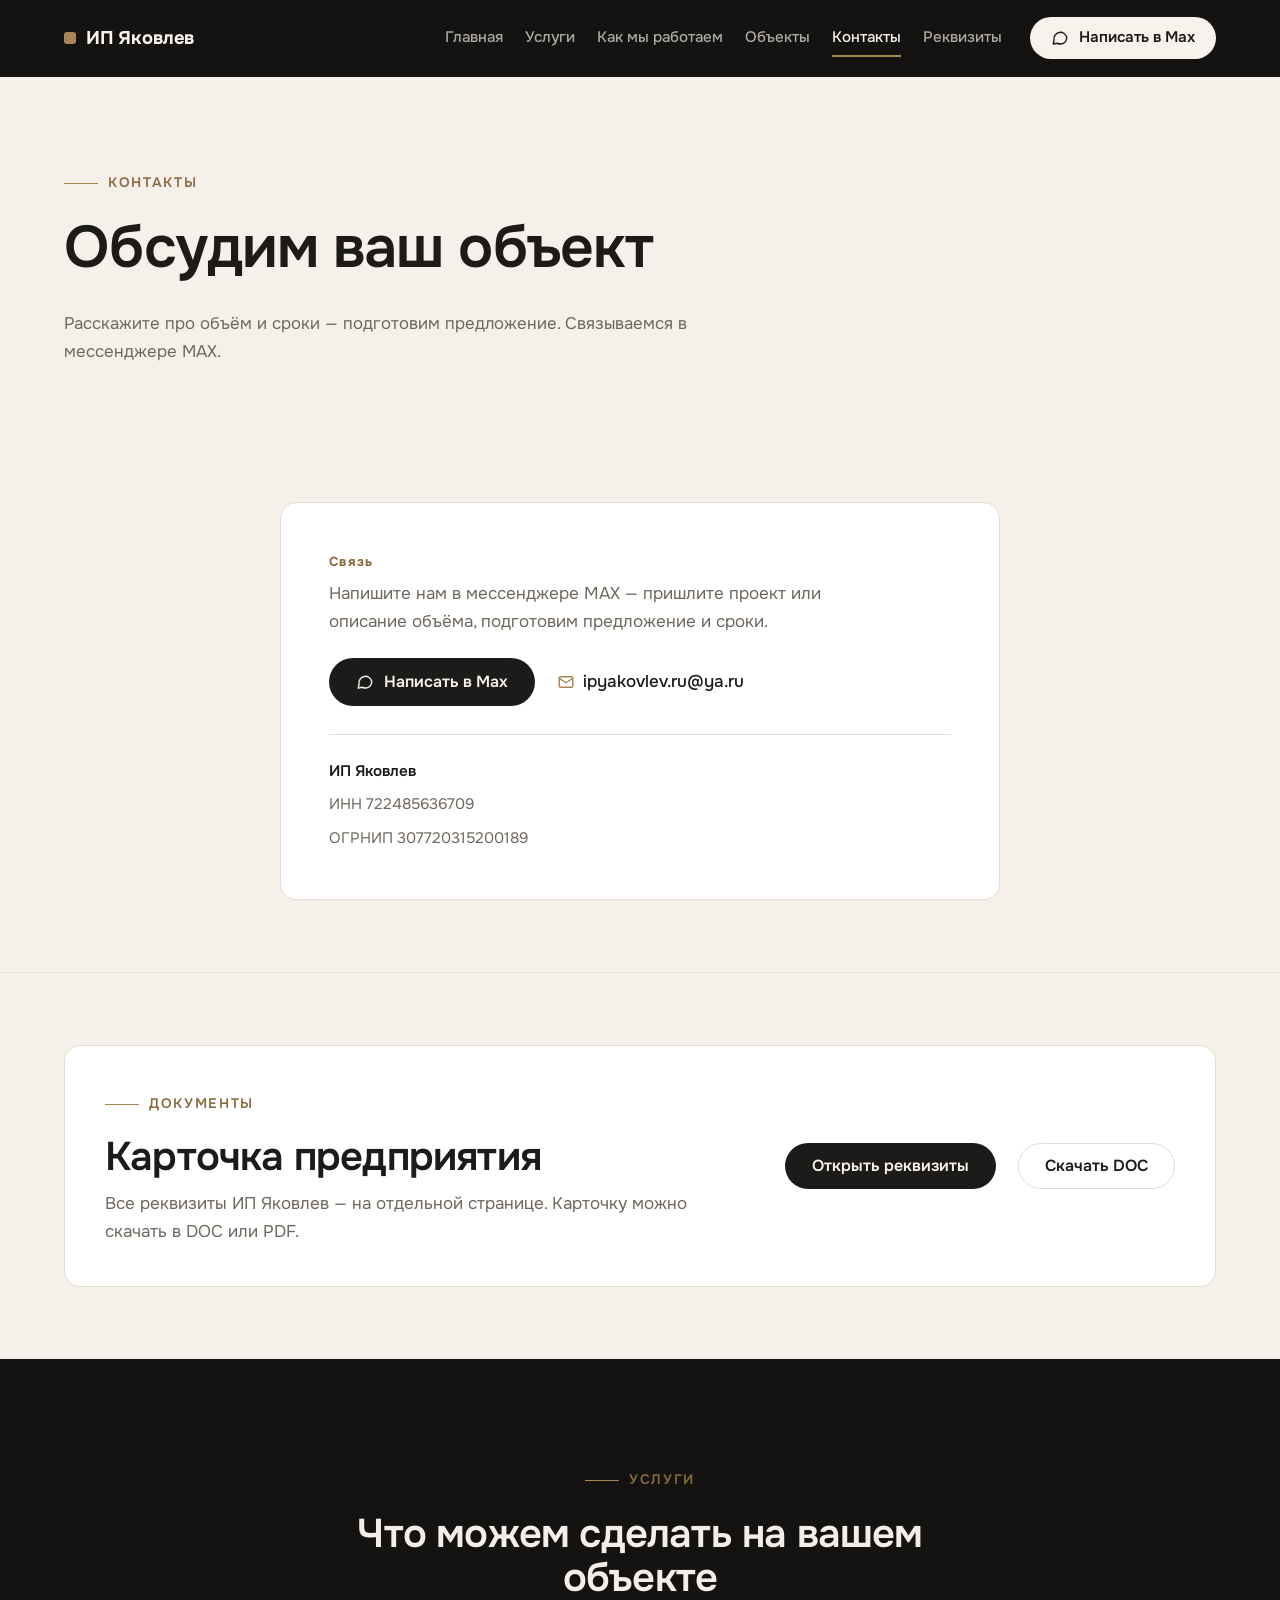
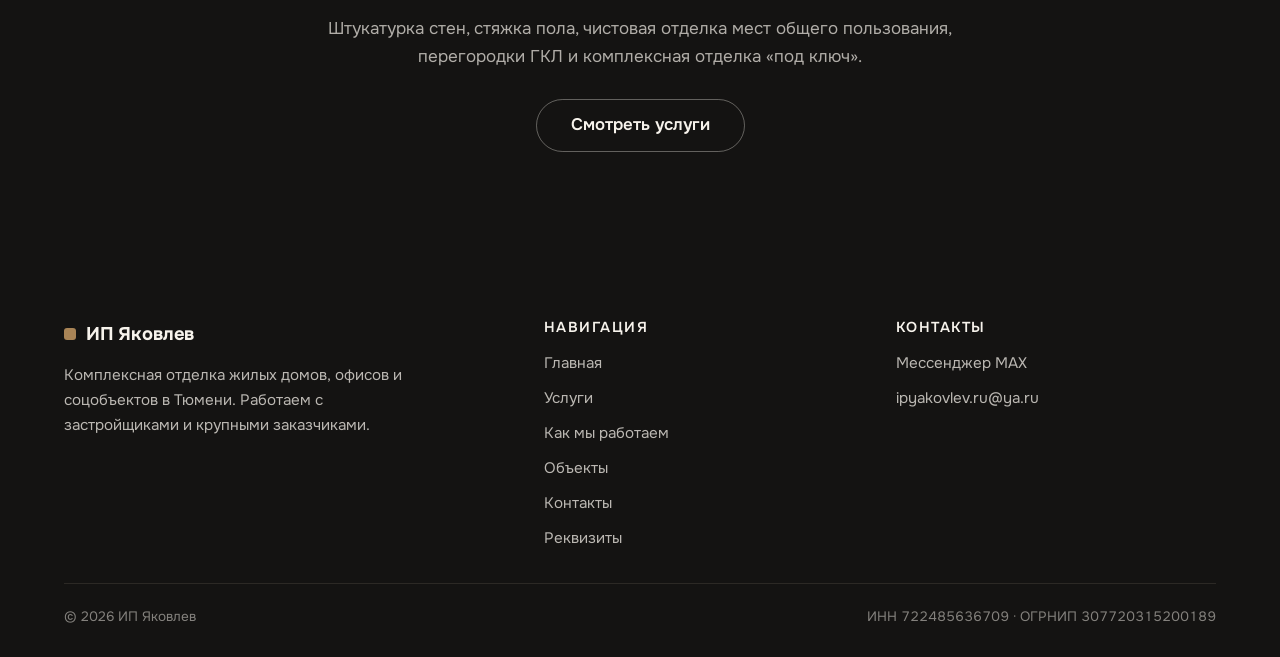
==== commit 19f37bd7: "Add files via upload" ====
--- a/contacts.html
+++ b/contacts.html
@@ -18,9 +18,11 @@
     "name": "ИП Яковлев",
     "description": "Комплексная отделка жилых домов, офисов и соцобъектов в Тюмени: штукатурка, стяжка, чистовая отделка мест общего пользования.",
     "areaServed": "Тюмень",
+    "email": "ipyakovlev.ru@ya.ru",
     "taxID": "722485636709"
   }
   </script>
+  <script src="assets/js/analytics.js" defer></script>
 </head>
 <body>
 
@@ -33,6 +35,7 @@
         <a href="process.html">Как мы работаем</a>
         <a href="projects.html">Объекты</a>
         <a href="contacts.html" aria-current="page">Контакты</a>
+        <a href="rekvizity.html">Реквизиты</a>
       </nav>
       <a class="btn btn--primary header__phone" href="https://max.ru/u/f9LHodD0cOJVZIgxMhlCCGfp42C6SS9Yrs3ck1RjQvGHkVVJWKwyrdnpOUM" target="_blank" rel="noopener"><svg width="18" height="18" viewBox="0 0 24 24" fill="none" stroke="currentColor" stroke-width="1.9" stroke-linecap="round" stroke-linejoin="round" aria-hidden="true"><path d="M21 11.5a8.5 8.5 0 0 1-8.5 8.5c-1.5 0-2.9-.36-4.1-1L3 20l1.1-5.4A8.5 8.5 0 1 1 21 11.5z"/></svg>Написать в Max</a>
       <button class="burger" aria-label="Открыть меню" aria-expanded="false" aria-controls="mobile-menu"><span></span></button>
@@ -45,6 +48,7 @@
     <a href="process.html">Как мы работаем</a>
     <a href="projects.html">Объекты</a>
     <a href="contacts.html">Контакты</a>
+    <a href="rekvizity.html">Реквизиты</a>
     <a class="btn btn--primary" href="https://max.ru/u/f9LHodD0cOJVZIgxMhlCCGfp42C6SS9Yrs3ck1RjQvGHkVVJWKwyrdnpOUM" target="_blank" rel="noopener"><svg width="18" height="18" viewBox="0 0 24 24" fill="none" stroke="currentColor" stroke-width="1.9" stroke-linecap="round" stroke-linejoin="round" aria-hidden="true"><path d="M21 11.5a8.5 8.5 0 0 1-8.5 8.5c-1.5 0-2.9-.36-4.1-1L3 20l1.1-5.4A8.5 8.5 0 1 1 21 11.5z"/></svg>Написать в Max</a>
   </div>
 
@@ -63,14 +67,30 @@
         <div class="contact-card reveal">
           <span class="service-card__num">Связь</span>
           <p class="contact-card__lead">Напишите нам в мессенджере MAX — пришлите проект или описание объёма, подготовим предложение и сроки.</p>
-          <div>
+          <div class="contact-card__actions">
             <a class="btn btn--primary" href="https://max.ru/u/f9LHodD0cOJVZIgxMhlCCGfp42C6SS9Yrs3ck1RjQvGHkVVJWKwyrdnpOUM" target="_blank" rel="noopener"><svg width="18" height="18" viewBox="0 0 24 24" fill="none" stroke="currentColor" stroke-width="1.9" stroke-linecap="round" stroke-linejoin="round" aria-hidden="true"><path d="M21 11.5a8.5 8.5 0 0 1-8.5 8.5c-1.5 0-2.9-.36-4.1-1L3 20l1.1-5.4A8.5 8.5 0 1 1 21 11.5z"/></svg>Написать в Max</a>
+            <a class="contact-card__email" href="mailto:ipyakovlev.ru@ya.ru"><svg width="18" height="18" viewBox="0 0 24 24" fill="none" stroke="currentColor" stroke-width="1.9" stroke-linecap="round" stroke-linejoin="round" aria-hidden="true"><rect x="3" y="5" width="18" height="14" rx="2"/><path d="m3 7 9 6 9-6"/></svg>ipyakovlev.ru@ya.ru</a>
           </div>
           <div class="req">
             <span><strong>ИП Яковлев</strong></span>
             <span>ИНН 722485636709</span>
             <span>ОГРНИП 307720315200189</span>
-            <span>Тюмень</span>
+          </div>
+        </div>
+      </div>
+    </section>
+
+    <section class="section--tight section--line">
+      <div class="container">
+        <div class="req-note reveal">
+          <div>
+            <span class="kicker">Документы</span>
+            <h2>Карточка предприятия</h2>
+            <p>Все реквизиты ИП Яковлев — на отдельной странице. Карточку можно скачать в DOC или PDF.</p>
+          </div>
+          <div class="req-note__actions">
+            <a class="btn btn--primary" href="rekvizity.html">Открыть реквизиты</a>
+            <a class="btn btn--ghost" href="assets/docs/kartochka-ip-yakovlev.doc" download>Скачать DOC</a>
           </div>
         </div>
       </div>
@@ -102,13 +122,14 @@
             <li><a href="process.html">Как мы работаем</a></li>
             <li><a href="projects.html">Объекты</a></li>
             <li><a href="contacts.html">Контакты</a></li>
+            <li><a href="rekvizity.html">Реквизиты</a></li>
           </ul>
         </div>
         <div>
           <h4>Контакты</h4>
           <ul>
             <li><a href="https://max.ru/u/f9LHodD0cOJVZIgxMhlCCGfp42C6SS9Yrs3ck1RjQvGHkVVJWKwyrdnpOUM" target="_blank" rel="noopener">Мессенджер MAX</a></li>
-            <li>Тюмень</li>
+            <li><a href="mailto:ipyakovlev.ru@ya.ru">ipyakovlev.ru@ya.ru</a></li>
           </ul>
         </div>
       </div>
--- a/assets/css/style.css
+++ b/assets/css/style.css
@@ -191,13 +191,13 @@
 .nav {
   display: flex;
   align-items: center;
-  gap: 26px;
+  gap: 22px;
 }
 
 .nav a {
   position: relative;
   font-weight: 500;
-  font-size: 0.98rem;
+  font-size: 0.95rem;
   color: rgba(243, 239, 232, 0.68);
   transition: color 0.2s ease;
   padding: 6px 0;
@@ -472,7 +472,7 @@
 /* ---------- Услуги ---------- */
 .services-grid {
   display: grid;
-  grid-template-columns: repeat(4, 1fr);
+  grid-template-columns: repeat(auto-fit, minmax(210px, 1fr));
   gap: 20px;
 }
 
@@ -735,6 +735,13 @@
 }
 
 .service-row:last-of-type { border-bottom: 1px solid var(--line); }
+
+.service-row--text {
+  grid-template-columns: 1fr;
+  padding-block: clamp(22px, 3vw, 34px);
+}
+
+.service-row--text .service-row__body { max-width: 720px; }
 
 .service-row:nth-child(even) .service-row__media { order: 2; }
 
@@ -1047,6 +1054,149 @@
   max-width: 46ch;
 }
 
+.contact-card__actions {
+  display: flex;
+  flex-wrap: wrap;
+  align-items: center;
+  gap: 14px 22px;
+}
+
+.contact-card__email {
+  display: inline-flex;
+  align-items: center;
+  gap: 8px;
+  font-weight: 500;
+  color: var(--ink);
+  text-decoration: none;
+  border-bottom: 1px solid transparent;
+  transition: color 0.2s ease, border-color 0.2s ease;
+}
+
+.contact-card__email:hover {
+  color: var(--brass);
+  border-bottom-color: var(--brass);
+}
+
+.contact-card__email svg { color: var(--brass); }
+
+/* ---------- Реквизиты ---------- */
+.req-layout {
+  display: grid;
+  grid-template-columns: minmax(0, 1.55fr) minmax(280px, 0.85fr);
+  gap: clamp(20px, 3vw, 32px);
+  align-items: start;
+}
+
+.req-table {
+  background: var(--surface);
+  border: 1px solid var(--line);
+  border-radius: var(--radius);
+  overflow: hidden;
+}
+
+.req-table dl { margin: 0; }
+
+.req-table__row {
+  display: grid;
+  grid-template-columns: 240px minmax(0, 1fr);
+  gap: 8px 24px;
+  padding: 16px clamp(18px, 2.4vw, 26px);
+  border-top: 1px solid var(--line);
+}
+
+.req-table__row:first-child { border-top: 0; }
+
+.req-table dt {
+  color: var(--muted);
+  font-size: 0.92rem;
+}
+
+.req-table dd {
+  margin: 0;
+  font-weight: 500;
+  overflow-wrap: anywhere;
+}
+
+.req-table dd a {
+  border-bottom: 1px solid var(--line);
+  transition: color 0.2s ease, border-color 0.2s ease;
+}
+
+.req-table dd a:hover {
+  color: var(--brass-dark);
+  border-bottom-color: var(--brass);
+}
+
+.req-doc {
+  position: sticky;
+  top: calc(var(--header-h) + 20px);
+  background: var(--surface);
+  border: 1px solid var(--line);
+  border-radius: var(--radius);
+  padding: clamp(22px, 3vw, 30px);
+}
+
+.req-doc h2 {
+  font-size: clamp(1.25rem, 2vw, 1.5rem);
+  margin-bottom: 10px;
+}
+
+.req-doc p {
+  color: var(--muted);
+  font-size: 0.95rem;
+}
+
+.req-doc__actions {
+  display: grid;
+  gap: 10px;
+  margin-top: 20px;
+}
+
+.req-doc__actions .btn { width: 100%; }
+
+.req-doc__meta {
+  margin: 14px 0 0 !important;
+  font-size: 0.82rem !important;
+}
+
+.req-copy {
+  width: 100%;
+  margin-top: 18px;
+}
+
+.req-copy.is-copied {
+  border-color: var(--brass);
+  color: var(--brass-dark);
+}
+
+.req-note {
+  display: flex;
+  flex-wrap: wrap;
+  align-items: center;
+  justify-content: space-between;
+  gap: 22px 32px;
+  background: var(--surface);
+  border: 1px solid var(--line);
+  border-radius: var(--radius);
+  padding: clamp(24px, 4vw, 40px);
+}
+
+.req-note h2 { margin-bottom: 10px; }
+
+.req-note p {
+  color: var(--muted);
+  max-width: 56ch;
+  margin-bottom: 0;
+}
+
+.req-note__actions {
+  display: flex;
+  flex-wrap: wrap;
+  align-items: center;
+  gap: 14px 22px;
+}
+
+
 .req {
   margin-top: 28px;
   padding-top: 24px;
@@ -1089,16 +1239,13 @@
 
 /* ---------- Адаптив ---------- */
 @media (max-width: 1024px) {
+  .nav { display: none; }
+  .header__phone { display: none; }
+  .burger { display: block; }
   .services-grid { grid-template-columns: repeat(2, 1fr); }
   .stats { grid-template-columns: repeat(2, 1fr); }
   .gallery { columns: 2; }
   .footer__grid { grid-template-columns: 1fr 1fr; }
-}
-
-@media (max-width: 960px) {
-  .nav { display: none; }
-  .header__phone { display: none; }
-  .burger { display: block; }
 }
 
 @media (max-width: 860px) {
@@ -1109,6 +1256,8 @@
   .preview-grid { grid-template-columns: 1fr; }
   .service-row:nth-child(even) .service-row__media { order: 0; }
   .hero__badge { left: 16px; }
+  .req-layout { grid-template-columns: 1fr; }
+  .req-doc { position: static; }
 }
 
 @media (max-width: 640px) {
@@ -1124,4 +1273,28 @@
   .process__num { width: 44px; height: 44px; font-size: 0.85rem; }
   .process__step::before { left: 21px; top: 44px; }
   .process__body h3 { margin-top: 6px; }
-}
+  .req-table__row { grid-template-columns: 1fr; gap: 4px; }
+  .req-note__actions { width: 100%; }
+  .req-note__actions .btn { width: 100%; }
+}
+
+/* ---------- Печать карточки предприятия ---------- */
+@media print {
+  .header,
+  .mobile-menu,
+  .footer,
+  .req-doc,
+  .req-help,
+  .page-head p,
+  .page-head .kicker { display: none !important; }
+
+  .reveal { opacity: 1 !important; transform: none !important; }
+  .container { max-width: none; padding: 0; }
+  .section--tight { padding: 0; }
+  .page-head { padding: 0 0 18px; }
+  .page-head p { color: #444; }
+  .req-layout { display: block; }
+  .req-table { border-color: #ccc; }
+  body { background: #fff; color: #000; }
+  a { color: inherit; text-decoration: none; }
+}
